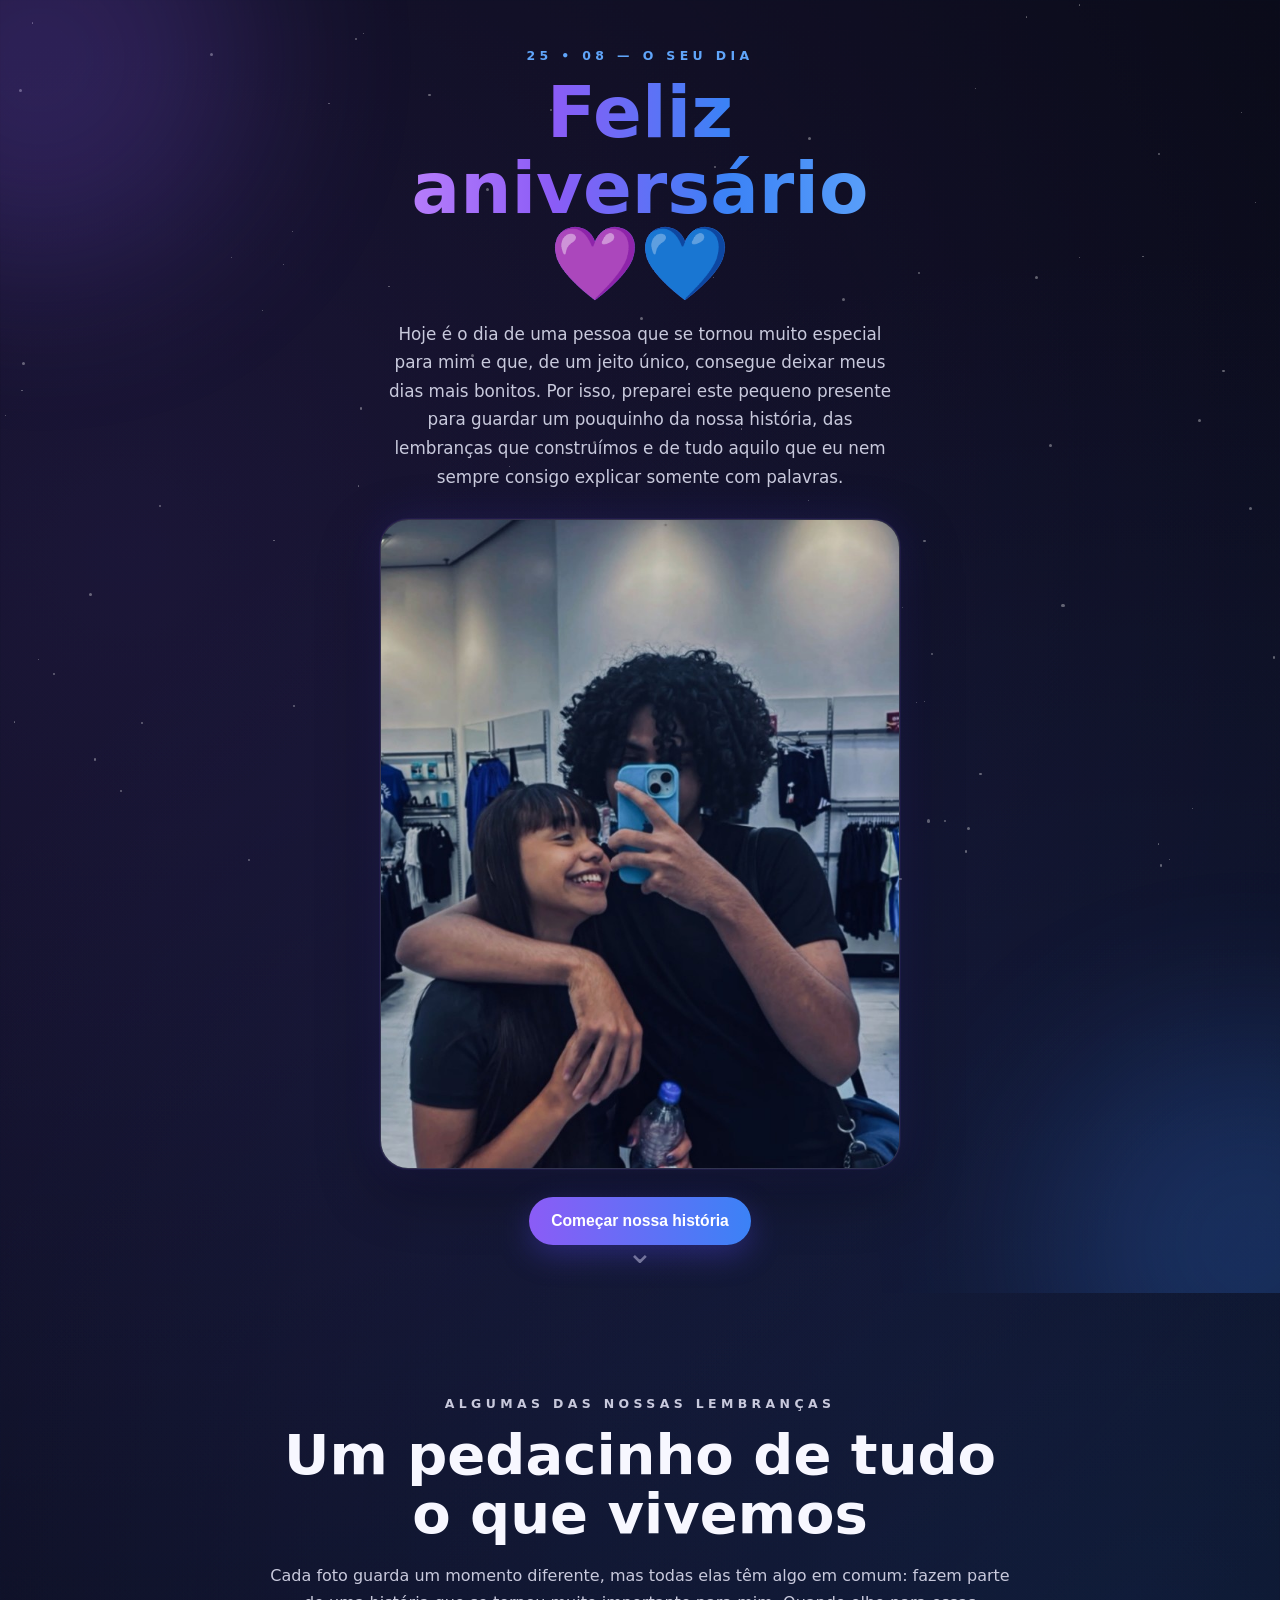
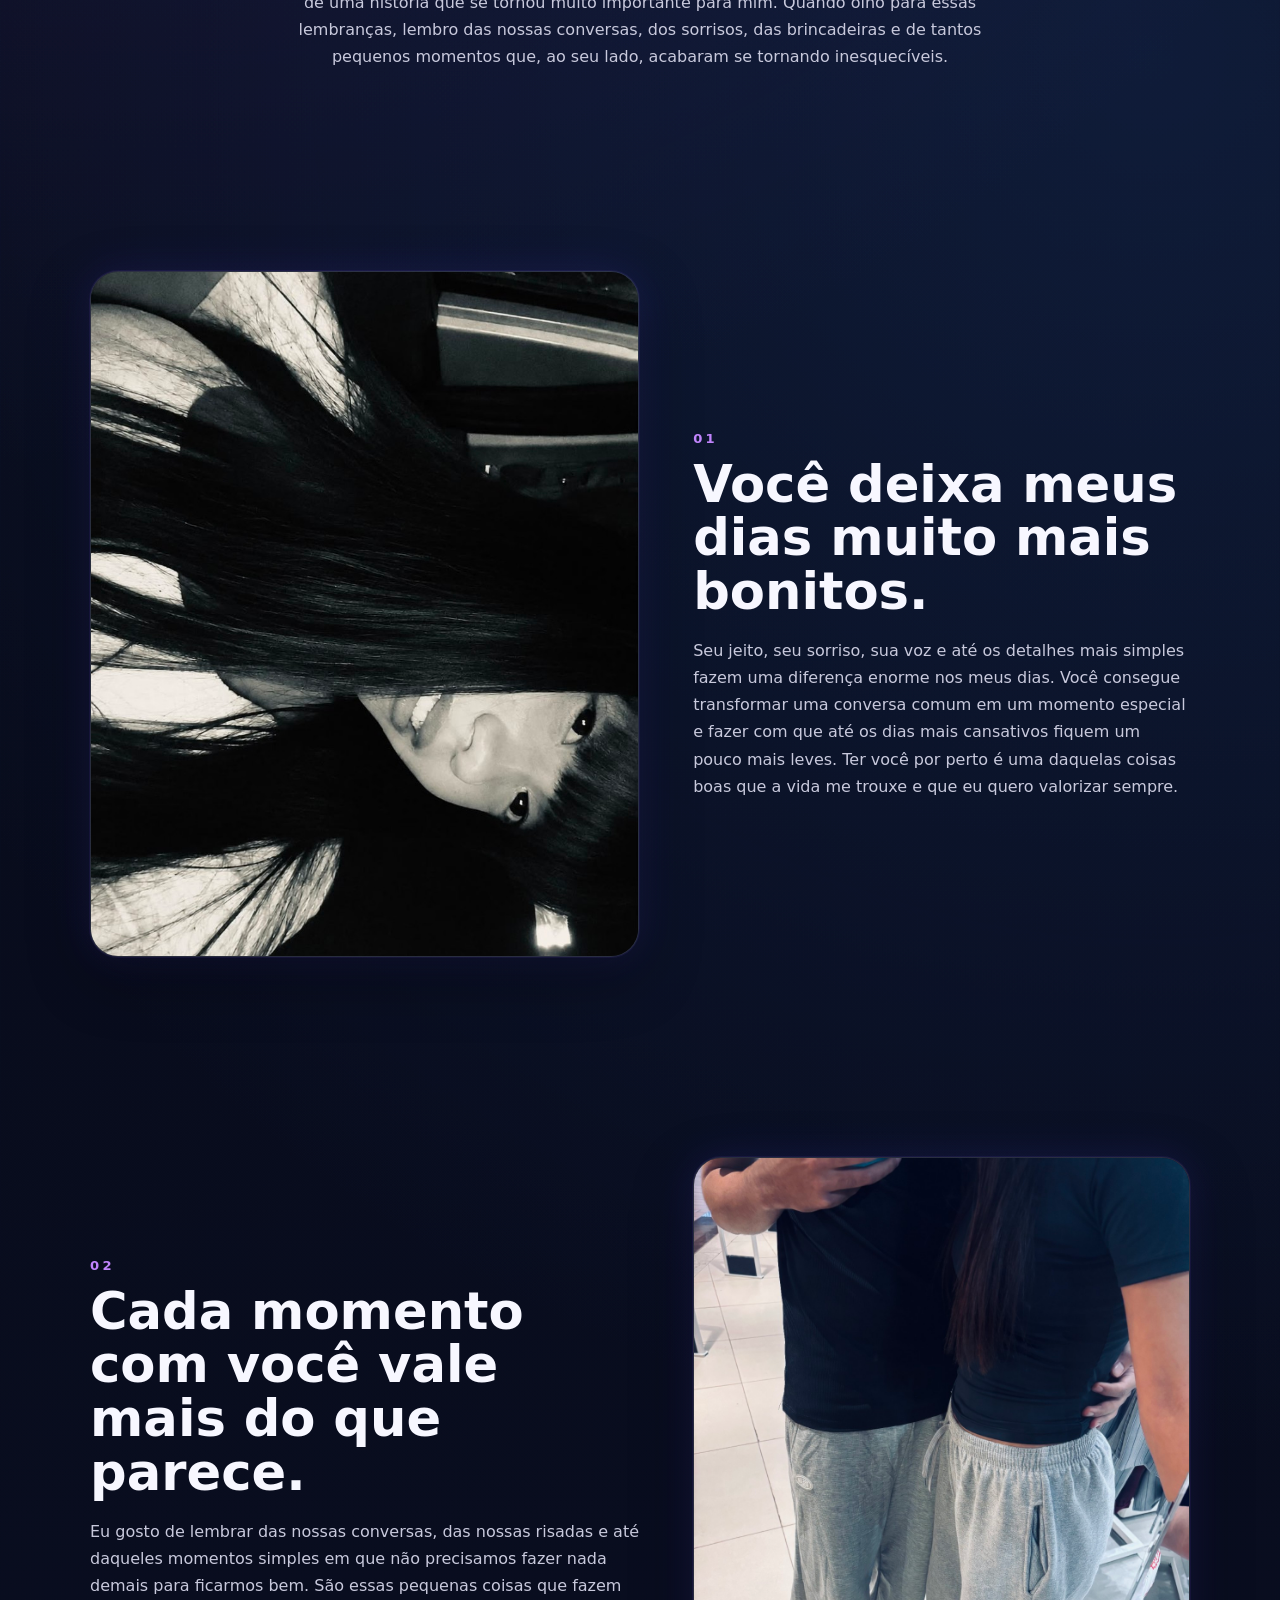
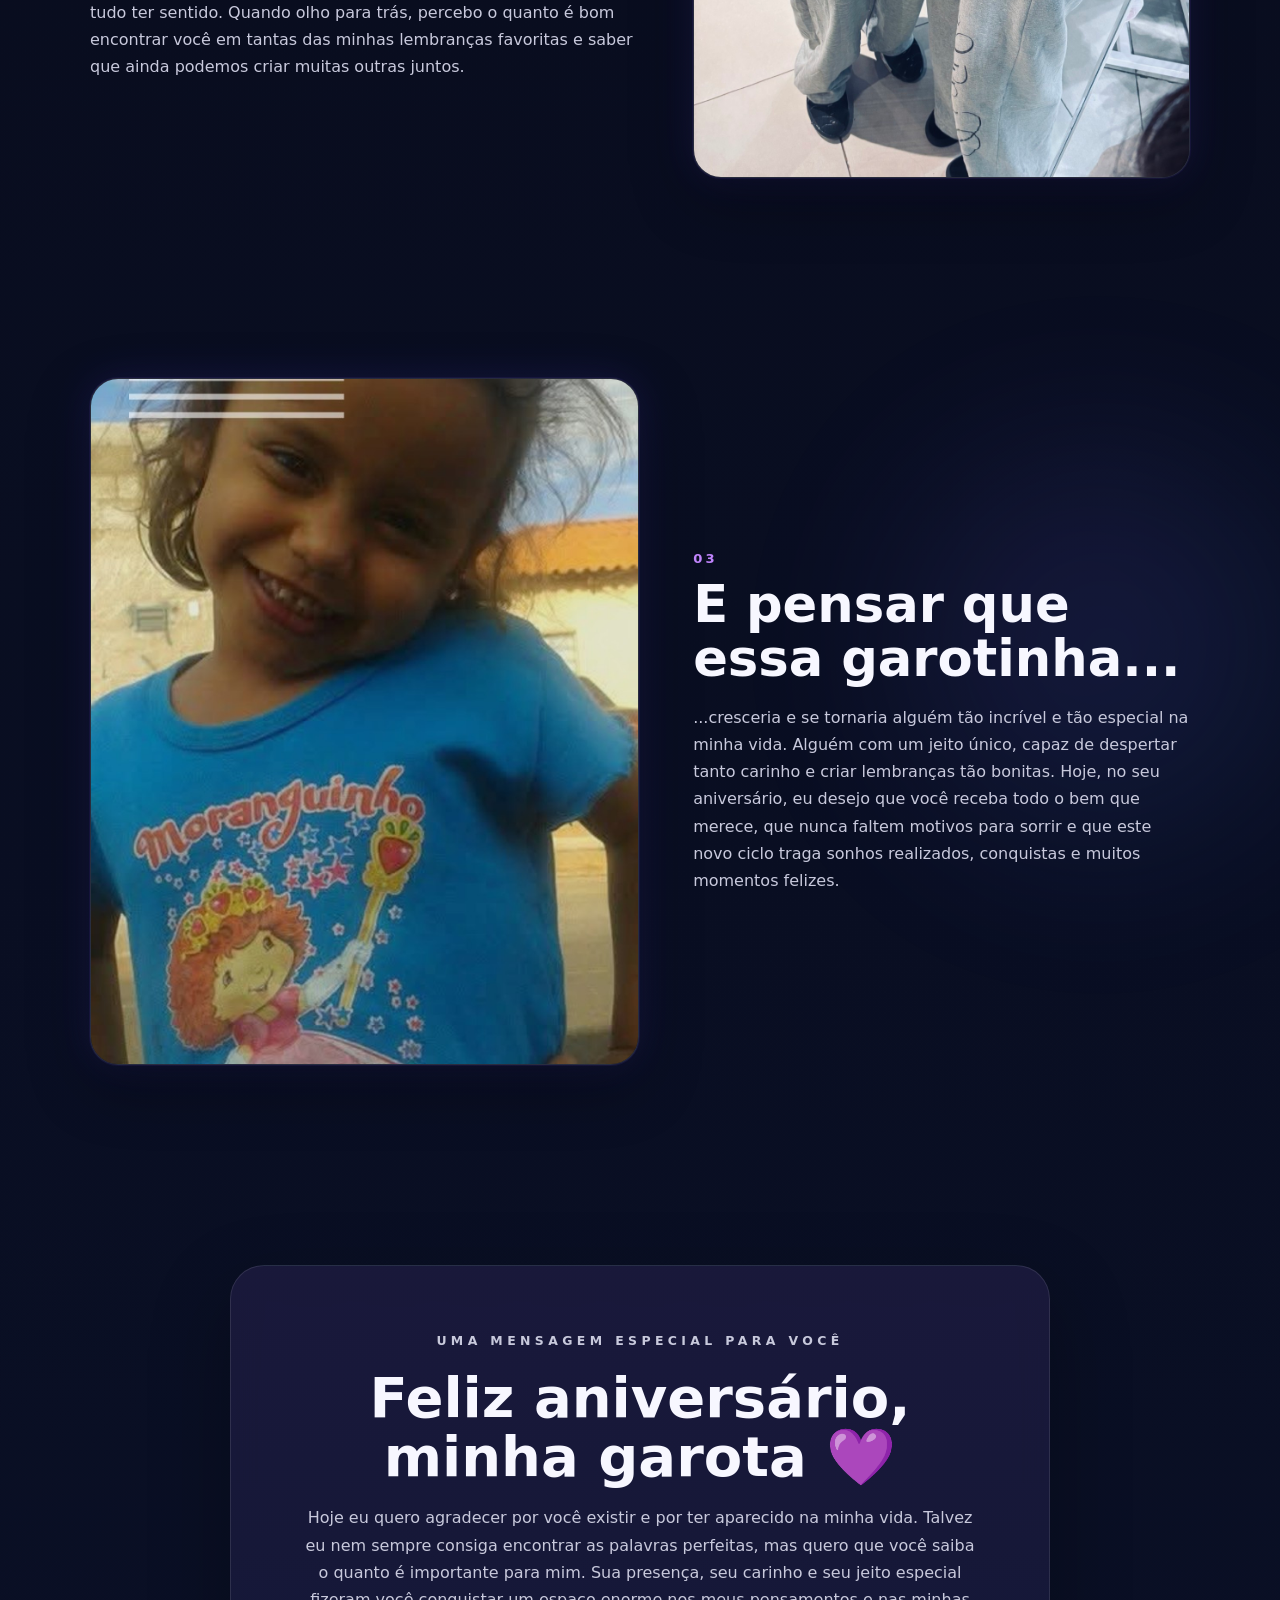
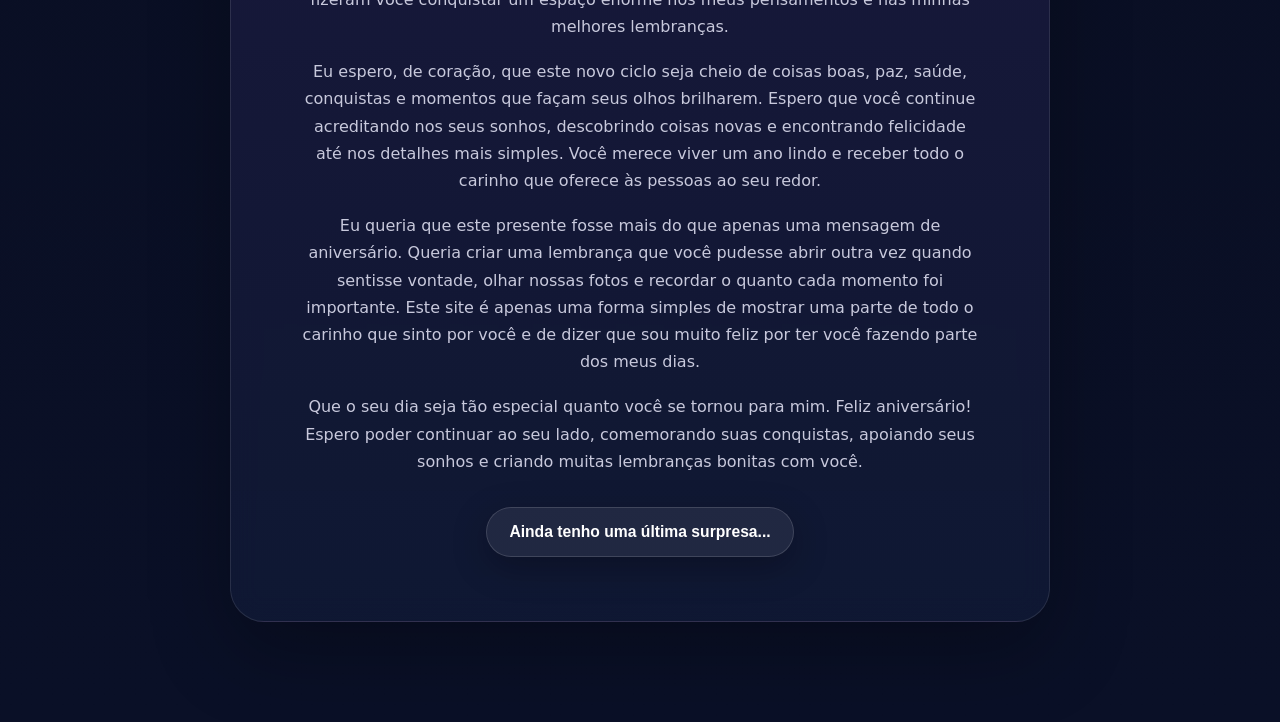
==== index.html @ 7bb94f50 "Preparar site para publicação no GitHub Pages" ====
<!DOCTYPE html>
<html lang="pt-br">
<head>
  <meta charset="UTF-8" />
  <meta name="viewport" content="width=device-width, initial-scale=1.0" />
  <meta name="theme-color" content="#090b1a" />
  <title>Feliz Aniversário 💜💙</title>
  <link rel="stylesheet" href="style.css" />
</head>
<body>
  <div id="estrelas" aria-hidden="true"></div>

  <header class="hero">
    <div class="hero__glow hero__glow--roxo"></div>
    <div class="hero__glow hero__glow--azul"></div>

    <div class="hero__content reveal">
      <p class="eyebrow">25 • 08 — O SEU DIA</p>
      <h1>Feliz aniversário <span>💜💙</span></h1>
      <p class="hero__text">
        Hoje é o dia de uma pessoa que se tornou muito especial para mim e que,
        de um jeito único, consegue deixar meus dias mais bonitos. Por isso,
        preparei este pequeno presente para guardar um pouquinho da nossa
        história, das lembranças que construímos e de tudo aquilo que eu nem
        sempre consigo explicar somente com palavras.
      </p>

      <div class="photo-card hero__photo">
        <img src="imagens/foto1.jpg" alt="Nossa foto juntos" />
      </div>

      <button class="btn btn--primary" id="comecar">
        Começar nossa história
      </button>
    </div>

    <div class="scroll-indicator" aria-hidden="true">⌄</div>
  </header>

  <main>
    <section class="intro section reveal">
      <p class="eyebrow">ALGUMAS DAS NOSSAS LEMBRANÇAS</p>
      <h2>Um pedacinho de tudo o que vivemos</h2>
      <p>
        Cada foto guarda um momento diferente, mas todas elas têm algo em
        comum: fazem parte de uma história que se tornou muito importante para
        mim. Quando olho para essas lembranças, lembro das nossas conversas,
        dos sorrisos, das brincadeiras e de tantos pequenos momentos que, ao seu
        lado, acabaram se tornando inesquecíveis.
      </p>
    </section>

    <section class="memory section">
      <div class="memory__grid">
        <div class="photo-card reveal-left">
          <img src="imagens/foto2.jpg" alt="Uma lembrança especial" />
        </div>
        <div class="memory__text reveal-right">
          <span class="memory__number">01</span>
          <h3>Você deixa meus dias muito mais bonitos.</h3>
          <p>
            Seu jeito, seu sorriso, sua voz e até os detalhes mais simples fazem
            uma diferença enorme nos meus dias. Você consegue transformar uma
            conversa comum em um momento especial e fazer com que até os dias
            mais cansativos fiquem um pouco mais leves. Ter você por perto é uma
            daquelas coisas boas que a vida me trouxe e que eu quero valorizar
            sempre.
          </p>
        </div>
      </div>
    </section>

    <section class="memory section">
      <div class="memory__grid memory__grid--reverse">
        <div class="photo-card reveal-right">
          <img src="imagens/foto3.jpg" alt="Nós dois juntos" />
        </div>
        <div class="memory__text reveal-left">
          <span class="memory__number">02</span>
          <h3>Cada momento com você vale mais do que parece.</h3>
          <p>
            Eu gosto de lembrar das nossas conversas, das nossas risadas e até
            daqueles momentos simples em que não precisamos fazer nada demais
            para ficarmos bem. São essas pequenas coisas que fazem tudo ter
            sentido. Quando olho para trás, percebo o quanto é bom encontrar
            você em tantas das minhas lembranças favoritas e saber que ainda
            podemos criar muitas outras juntos.
          </p>
        </div>
      </div>
    </section>

    <section class="memory childhood section">
      <div class="childhood__glow"></div>
      <div class="memory__grid">
        <div class="photo-card reveal-left">
          <img src="imagens/foto4.jpg" alt="Foto de infância" />
        </div>
        <div class="memory__text reveal-right">
          <span class="memory__number">03</span>
          <h3>E pensar que essa garotinha...</h3>
          <p>
            ...cresceria e se tornaria alguém tão incrível e tão especial na
            minha vida. Alguém com um jeito único, capaz de despertar tanto
            carinho e criar lembranças tão bonitas. Hoje, no seu aniversário,
            eu desejo que você receba todo o bem que merece, que nunca faltem
            motivos para sorrir e que este novo ciclo traga sonhos realizados,
            conquistas e muitos momentos felizes.
          </p>
        </div>
      </div>
    </section>

    <section class="letter section reveal">
      <div class="letter__card">
        <p class="eyebrow">UMA MENSAGEM ESPECIAL PARA VOCÊ</p>
        <h2>Feliz aniversário, minha garota 💜</h2>
        <p>
          Hoje eu quero agradecer por você existir e por ter aparecido na minha
          vida. Talvez eu nem sempre consiga encontrar as palavras perfeitas,
          mas quero que você saiba o quanto é importante para mim. Sua presença,
          seu carinho e seu jeito especial fizeram você conquistar um espaço
          enorme nos meus pensamentos e nas minhas melhores lembranças.
        </p>
        <p>
          Eu espero, de coração, que este novo ciclo seja cheio de coisas boas,
          paz, saúde, conquistas e momentos que façam seus olhos brilharem.
          Espero que você continue acreditando nos seus sonhos, descobrindo
          coisas novas e encontrando felicidade até nos detalhes mais simples.
          Você merece viver um ano lindo e receber todo o carinho que oferece às
          pessoas ao seu redor.
        </p>
        <p>
          Eu queria que este presente fosse mais do que apenas uma mensagem de
          aniversário. Queria criar uma lembrança que você pudesse abrir outra
          vez quando sentisse vontade, olhar nossas fotos e recordar o quanto
          cada momento foi importante. Este site é apenas uma forma simples de
          mostrar uma parte de todo o carinho que sinto por você e de dizer que
          sou muito feliz por ter você fazendo parte dos meus dias.
        </p>
        <p>
          Que o seu dia seja tão especial quanto você se tornou para mim. Feliz
          aniversário! Espero poder continuar ao seu lado, comemorando suas
          conquistas, apoiando seus sonhos e criando muitas lembranças bonitas
          com você.
        </p>

        <button class="btn btn--secondary" id="surpresa">
          Ainda tenho uma última surpresa...
        </button>
      </div>
    </section>

    <section class="proposal" id="pedido" aria-hidden="true">
      <div class="proposal__overlay"></div>
      <div class="proposal__content" id="pedidoConteudo">
        <p class="proposal__mini">Mas ainda falta a parte mais importante...</p>
        <h2>
          Tudo o que vivemos me fez perceber o quanto eu quero continuar
          criando novos momentos ao seu lado.
        </h2>
        <p>
          Quero estar presente nos dias felizes, apoiar você quando precisar e
          construir uma história cheia de carinho, respeito, companheirismo e
          lembranças que façam nós dois sorrirmos quando olharmos para trás.
        </p>
        <p class="proposal__question">Quer namorar comigo? 💜💙</p>

        <div class="proposal__buttons">
          <button class="btn btn--yes" id="sim">SIM 💜</button>
          <button class="btn btn--talk" id="pessoalmente">
            Quero te responder pessoalmente 💙
          </button>
        </div>

        <p class="proposal__note">
          Não precisa ter pressa para responder. O mais importante para mim é
          que você se sinta bem e saiba que tudo isso foi preparado com muito
          carinho e sinceridade.
        </p>
      </div>
    </section>

    <section class="celebration" id="celebracao" aria-hidden="true">
      <div class="celebration__card">
        <div class="heart">💜💙</div>
        <h2>Então este é o começo de um novo capítulo da nossa história.</h2>
        <p>
          Obrigado por tornar este momento tão especial. Feliz aniversário!
          Espero que a gente guarde este dia com muito carinho e ainda tenha
          inúmeras lembranças bonitas para criar juntos.
        </p>
      </div>
    </section>
  </main>

  <script src="script.js"></script>
</body>
</html>
---- style.css ----
* {
  margin: 0;
  padding: 0;
  box-sizing: border-box;
}

:root {
  --bg: #070914;
  --bg-2: #0a1027;
  --text: #f7f7ff;
  --muted: #c8c9dc;
  --purple: #8b5cf6;
  --purple-light: #c084fc;
  --blue: #3b82f6;
  --blue-light: #60a5fa;
  --card: rgba(14, 18, 39, 0.72);
  --border: rgba(255, 255, 255, 0.10);
}

html {
  scroll-behavior: smooth;
}

body {
  background:
    radial-gradient(circle at 10% 10%, rgba(139, 92, 246, .15), transparent 30%),
    radial-gradient(circle at 90% 30%, rgba(59, 130, 246, .14), transparent 35%),
    linear-gradient(180deg, var(--bg), var(--bg-2));
  color: var(--text);
  font-family: Inter, ui-sans-serif, system-ui, -apple-system, BlinkMacSystemFont, "Segoe UI", sans-serif;
  overflow-x: hidden;
  min-height: 100vh;
}

body.modal-open {
  overflow: hidden;
}

#estrelas {
  position: fixed;
  inset: 0;
  pointer-events: none;
  z-index: 0;
  overflow: hidden;
}

.star {
  position: absolute;
  border-radius: 999px;
  background: white;
  opacity: .35;
  animation: twinkle var(--speed) ease-in-out infinite alternate;
}

@keyframes twinkle {
  from { opacity: .12; transform: scale(.7); }
  to { opacity: .85; transform: scale(1.25); }
}

.hero,
.section,
.proposal,
.celebration {
  position: relative;
  z-index: 1;
}

.hero {
  min-height: 100svh;
  display: grid;
  place-items: center;
  padding: 48px 20px;
  text-align: center;
  overflow: hidden;
}

.hero__content {
  width: min(100%, 520px);
  position: relative;
  z-index: 2;
}

.hero__glow {
  position: absolute;
  width: 420px;
  height: 420px;
  border-radius: 50%;
  filter: blur(90px);
  opacity: .22;
}

.hero__glow--roxo {
  background: var(--purple);
  top: -150px;
  left: -170px;
}

.hero__glow--azul {
  background: var(--blue);
  bottom: -160px;
  right: -180px;
}

.eyebrow {
  letter-spacing: .35em;
  font-size: .78rem;
  font-weight: 800;
  color: var(--blue-light);
  margin-bottom: 12px;
}

h1, h2, h3 {
  line-height: 1.05;
}

h1 {
  font-size: clamp(2.4rem, 8vw, 4.5rem);
  margin-bottom: 18px;
  background: linear-gradient(90deg, var(--purple-light), var(--purple), var(--blue), var(--blue-light));
  -webkit-background-clip: text;
  background-clip: text;
  color: transparent;
}

h1 span {
  color: white;
  -webkit-text-fill-color: initial;
}

.hero__text,
.intro p,
.memory__text p,
.letter__card p,
.proposal__note,
.celebration__card p {
  color: var(--muted);
  line-height: 1.7;
}

.hero__text {
  font-size: 1.05rem;
  margin-bottom: 28px;
}

.photo-card {
  border-radius: 28px;
  overflow: hidden;
  border: 1px solid var(--border);
  box-shadow:
    0 0 0 1px rgba(139, 92, 246, .08),
    0 20px 60px rgba(0, 0, 0, .35),
    0 0 42px rgba(88, 80, 236, .18);
  background: rgba(255,255,255,.03);
}

.photo-card img {
  display: block;
  width: 100%;
  height: 100%;
  object-fit: cover;
}

.hero__photo {
  aspect-ratio: 4 / 5;
  margin-bottom: 28px;
}

.btn {
  appearance: none;
  border: 0;
  color: white;
  font-weight: 800;
  font-size: .98rem;
  padding: 15px 22px;
  border-radius: 999px;
  cursor: pointer;
  transition: transform .25s ease, box-shadow .25s ease, opacity .25s ease;
}

.btn:hover {
  transform: translateY(-3px) scale(1.02);
}

.btn:active {
  transform: translateY(0) scale(.98);
}

.btn--primary,
.btn--yes {
  background: linear-gradient(90deg, var(--purple), var(--blue));
  box-shadow: 0 10px 30px rgba(79, 70, 229, .35);
}

.btn--secondary {
  background: rgba(255,255,255,.07);
  border: 1px solid rgba(255,255,255,.14);
  box-shadow: 0 10px 35px rgba(0,0,0,.25);
}

.btn--talk {
  background: rgba(96, 165, 250, .10);
  border: 1px solid rgba(96, 165, 250, .30);
}

.scroll-indicator {
  position: absolute;
  bottom: 22px;
  font-size: 2rem;
  opacity: .45;
  animation: bounce 1.5s ease-in-out infinite;
}

@keyframes bounce {
  0%,100% { transform: translateY(0); }
  50% { transform: translateY(8px); }
}

.section {
  width: min(1100px, calc(100% - 36px));
  margin: 0 auto;
  padding: 100px 0;
}

.intro {
  text-align: center;
  max-width: 760px;
}

.intro h2,
.letter h2 {
  font-size: clamp(2rem, 6vw, 3.5rem);
  margin-bottom: 18px;
}

.memory__grid {
  display: grid;
  grid-template-columns: 1.05fr .95fr;
  gap: 54px;
  align-items: center;
}

.memory__grid--reverse .photo-card {
  order: 2;
}

.memory__grid--reverse .memory__text {
  order: 1;
}

.memory .photo-card {
  aspect-ratio: 4 / 5;
}

.memory__number {
  display: inline-block;
  font-size: .82rem;
  letter-spacing: .25em;
  color: var(--purple-light);
  margin-bottom: 12px;
  font-weight: 800;
}

.memory__text h3 {
  font-size: clamp(2rem, 5vw, 3.2rem);
  margin-bottom: 18px;
}

.childhood {
  position: relative;
}

.childhood__glow {
  position: absolute;
  width: 380px;
  height: 380px;
  right: -100px;
  top: 20%;
  background: linear-gradient(135deg, var(--purple), var(--blue));
  filter: blur(100px);
  opacity: .12;
  border-radius: 50%;
  pointer-events: none;
}

.letter {
  max-width: 820px;
}

.letter__card {
  padding: clamp(28px, 6vw, 64px);
  border-radius: 34px;
  text-align: center;
  background:
    linear-gradient(180deg, rgba(139,92,246,.10), rgba(59,130,246,.06)),
    var(--card);
  border: 1px solid var(--border);
  backdrop-filter: blur(14px);
  box-shadow: 0 30px 80px rgba(0,0,0,.28);
}

.letter__card p {
  margin: 0 auto 18px;
  max-width: 680px;
}

.letter__card .btn {
  margin-top: 14px;
}

.proposal {
  position: fixed;
  inset: 0;
  z-index: 30;
  display: none;
  place-items: center;
  padding: 24px;
}

.proposal.show {
  display: grid;
}

.proposal__overlay {
  position: absolute;
  inset: 0;
  background:
    radial-gradient(circle at 30% 20%, rgba(139, 92, 246, .32), transparent 40%),
    radial-gradient(circle at 70% 75%, rgba(59, 130, 246, .28), transparent 42%),
    rgba(4, 6, 18, .96);
  backdrop-filter: blur(14px);
}

.proposal__content {
  position: relative;
  width: min(700px, 100%);
  padding: clamp(30px, 7vw, 70px);
  text-align: center;
  border: 1px solid rgba(255,255,255,.13);
  border-radius: 34px;
  background: rgba(9, 12, 30, .72);
  box-shadow: 0 35px 90px rgba(0,0,0,.5);
  animation: proposalIn .8s cubic-bezier(.2,.8,.2,1);
}

@keyframes proposalIn {
  from { opacity: 0; transform: translateY(30px) scale(.94); }
  to { opacity: 1; transform: translateY(0) scale(1); }
}

.proposal__mini {
  color: var(--blue-light);
  font-weight: 800;
  margin-bottom: 14px;
}

.proposal h2 {
  font-size: clamp(1.8rem, 6vw, 3.4rem);
  margin-bottom: 26px;
}

.proposal__question {
  font-size: clamp(2rem, 7vw, 4.2rem);
  font-weight: 900;
  margin-bottom: 30px;
  background: linear-gradient(90deg, var(--purple-light), var(--blue-light));
  -webkit-background-clip: text;
  background-clip: text;
  color: transparent;
}

.proposal__buttons {
  display: flex;
  flex-wrap: wrap;
  justify-content: center;
  gap: 12px;
}

.proposal__note {
  font-size: .85rem;
  margin-top: 20px;
  opacity: .75;
}

.celebration {
  position: fixed;
  inset: 0;
  z-index: 40;
  display: none;
  place-items: center;
  padding: 24px;
  background:
    radial-gradient(circle at center, rgba(139,92,246,.28), transparent 35%),
    linear-gradient(135deg, #090a1d, #101b3d);
}

.celebration.show {
  display: grid;
}

.celebration__card {
  text-align: center;
  width: min(650px, 100%);
  animation: proposalIn .7s ease;
}

.celebration__card .heart {
  font-size: 4rem;
  margin-bottom: 18px;
  animation: pulse 1s ease-in-out infinite alternate;
}

@keyframes pulse {
  from { transform: scale(.95); }
  to { transform: scale(1.1); }
}

.celebration__card h2 {
  font-size: clamp(2rem, 7vw, 4rem);
  margin-bottom: 18px;
}

.confetti-heart {
  position: fixed;
  z-index: 50;
  top: -40px;
  pointer-events: none;
  animation: fall linear forwards;
}

@keyframes fall {
  to {
    transform: translateY(110vh) rotate(720deg);
    opacity: .2;
  }
}

.reveal,
.reveal-left,
.reveal-right {
  opacity: 0;
  transition: opacity .8s ease, transform .8s cubic-bezier(.2,.7,.2,1);
}

.reveal { transform: translateY(28px); }
.reveal-left { transform: translateX(-42px); }
.reveal-right { transform: translateX(42px); }

.visible {
  opacity: 1;
  transform: translate(0,0);
}

@media (max-width: 760px) {
  .section {
    padding: 76px 0;
  }

  .memory__grid,
  .memory__grid--reverse {
    grid-template-columns: 1fr;
    gap: 28px;
  }

  .memory__grid--reverse .photo-card,
  .memory__grid--reverse .memory__text {
    order: initial;
  }

  .memory__text {
    text-align: center;
  }

  .hero {
    padding-top: 34px;
  }

  .proposal__buttons {
    flex-direction: column;
  }

  .proposal__buttons .btn {
    width: 100%;
  }
}

@media (prefers-reduced-motion: reduce) {
  *, *::before, *::after {
    animation-duration: .01ms !important;
    animation-iteration-count: 1 !important;
    scroll-behavior: auto !important;
    transition-duration: .01ms !important;
  }
}
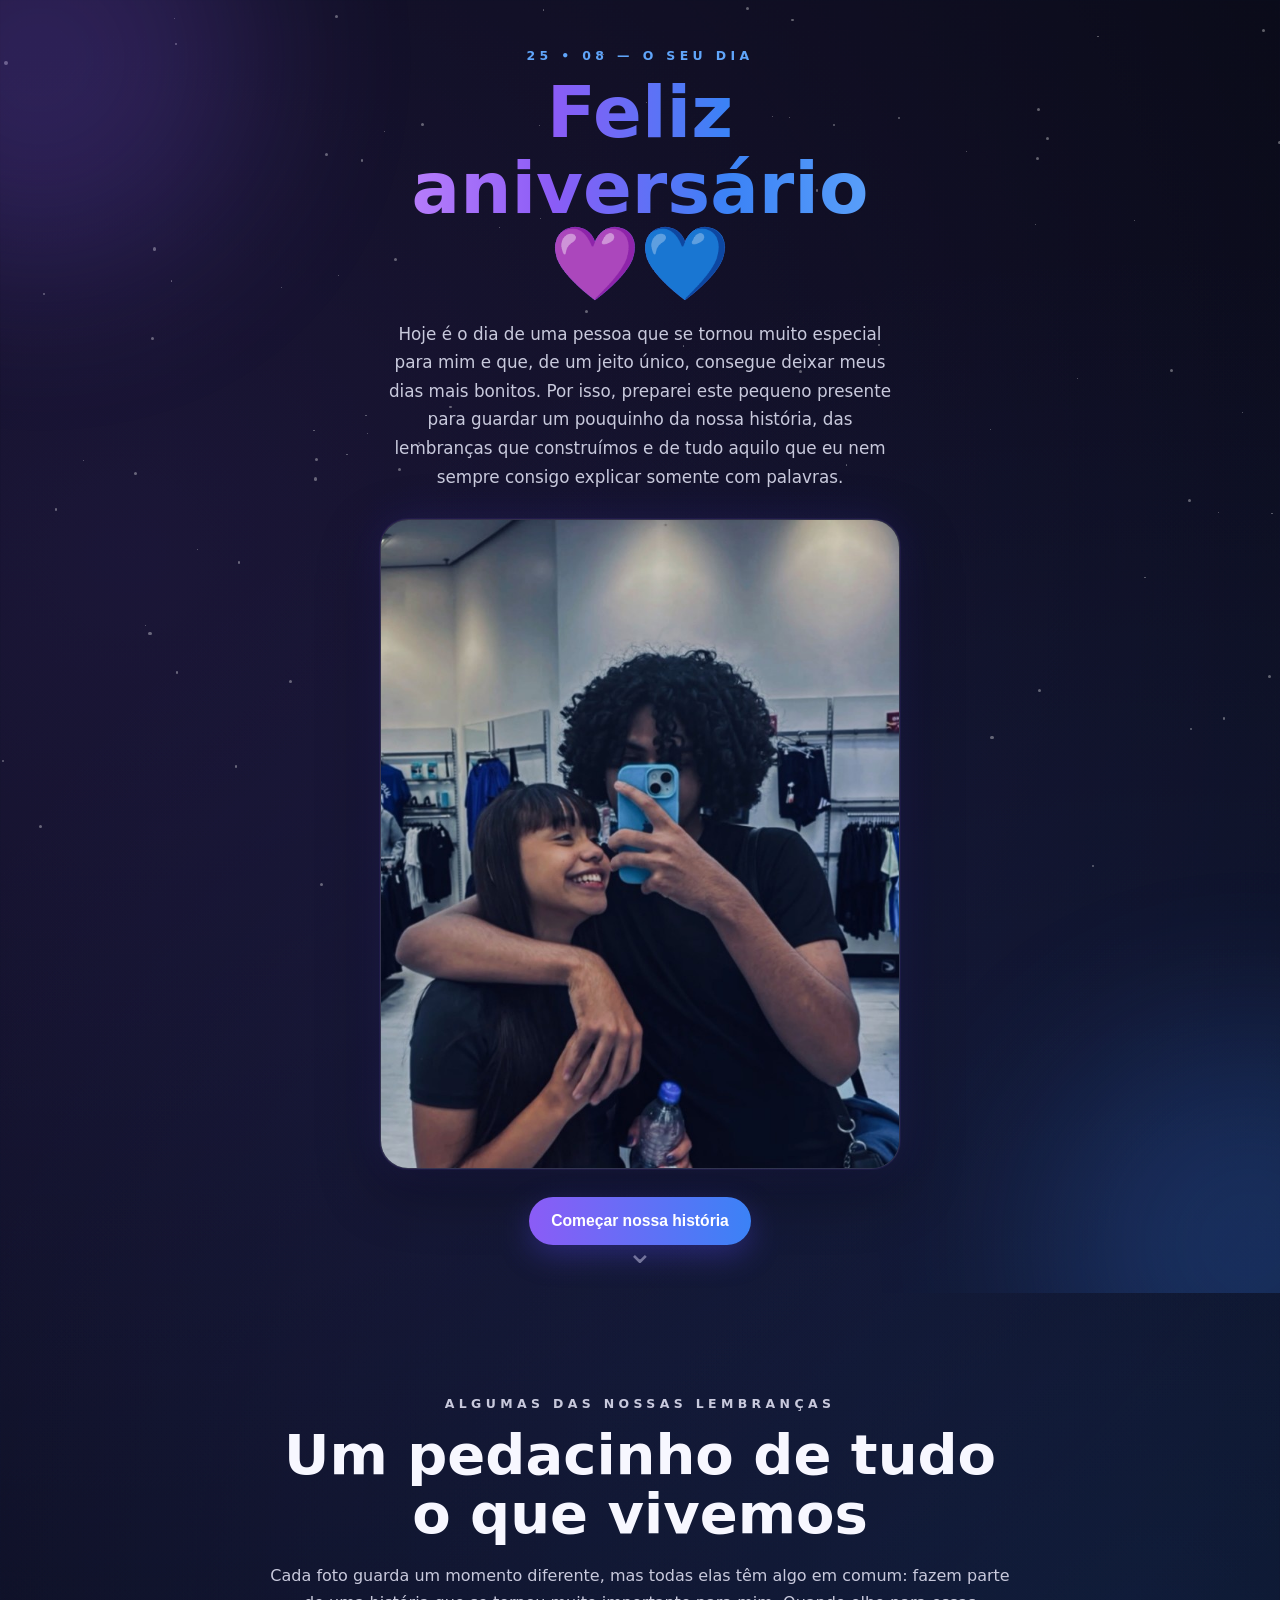
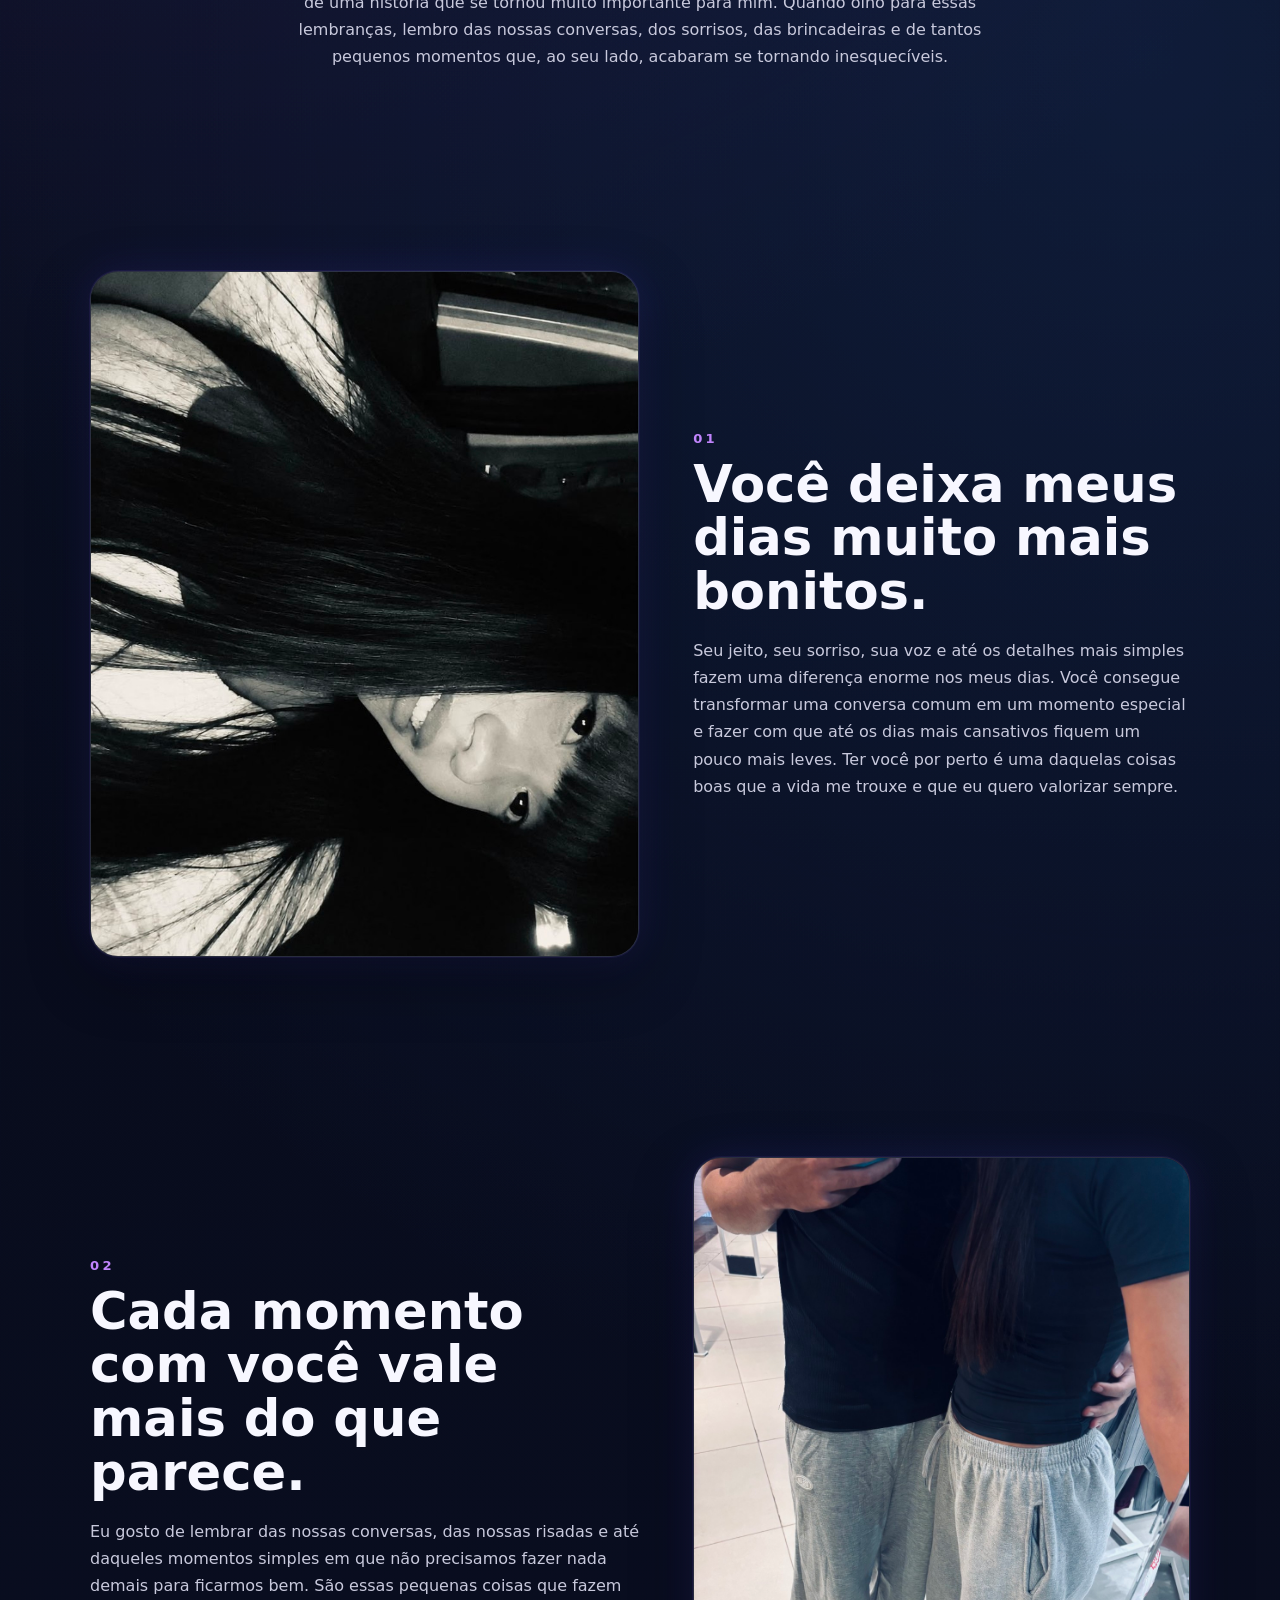
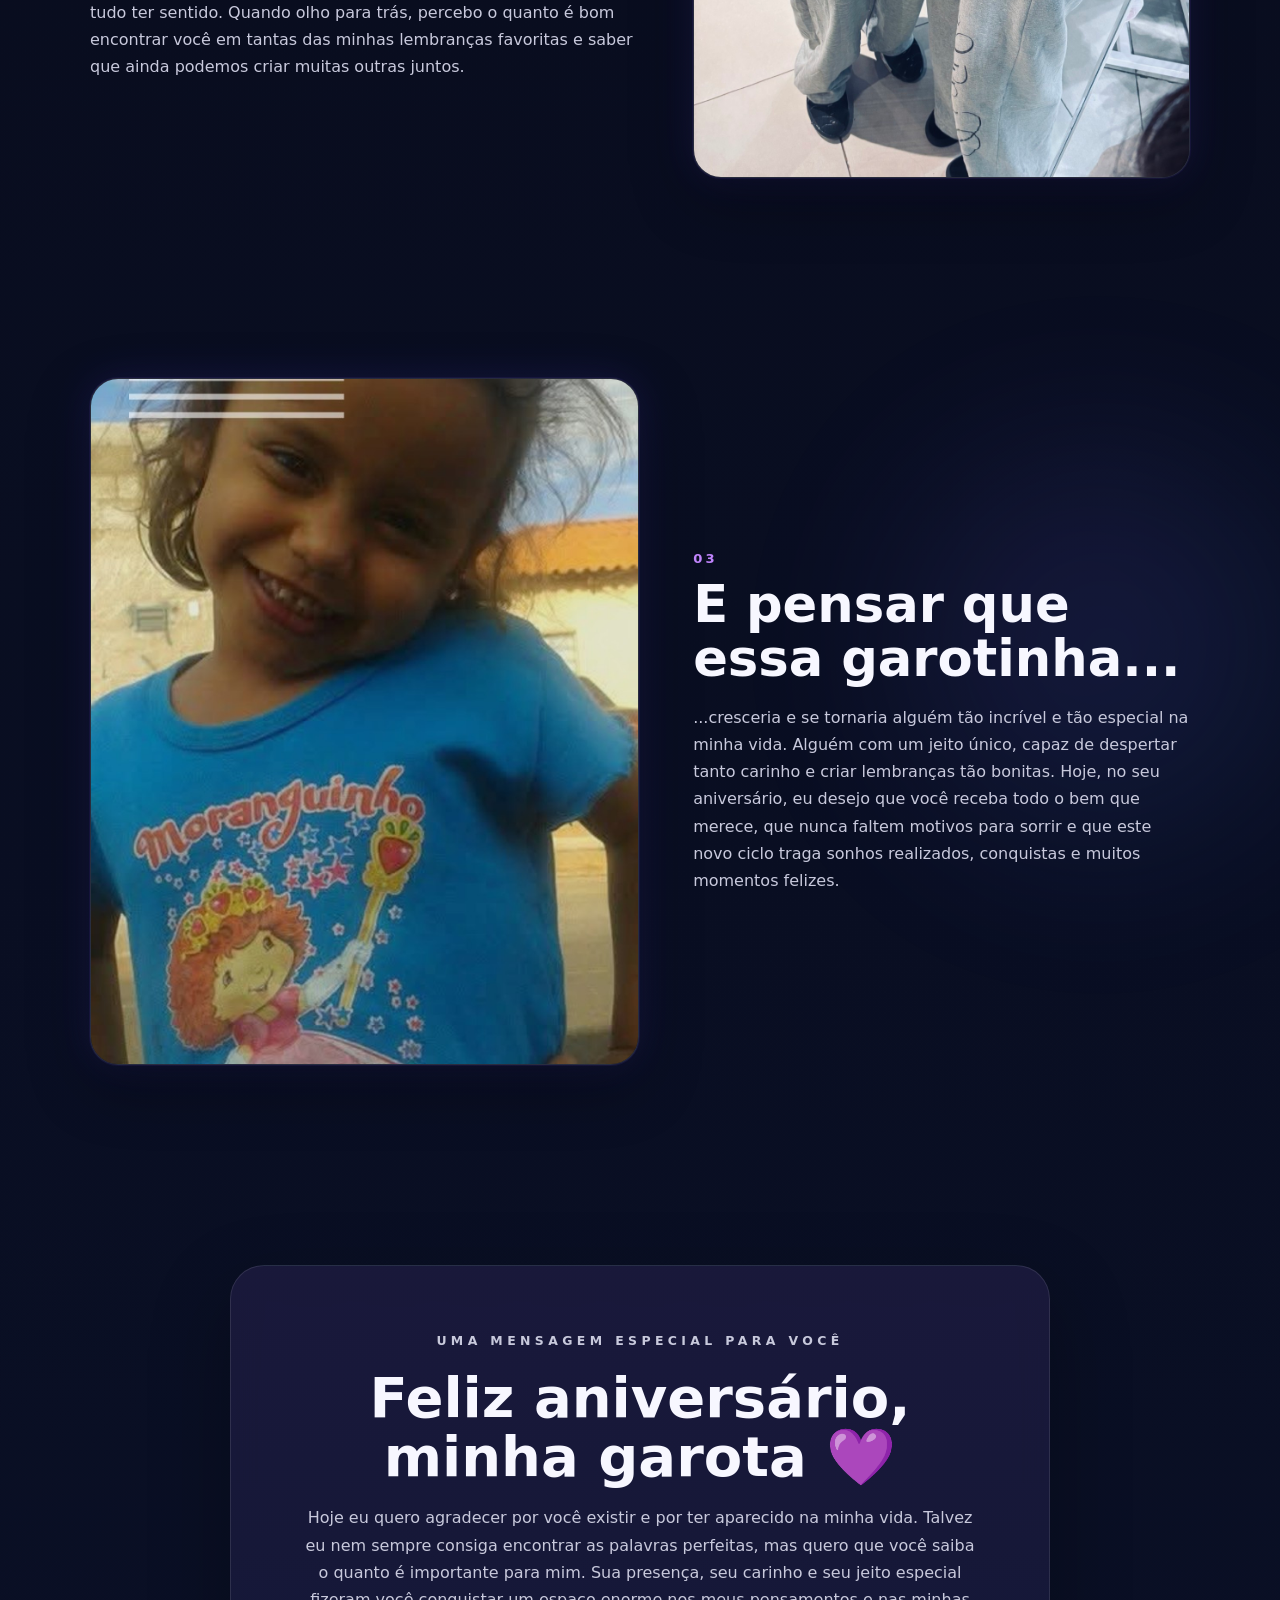
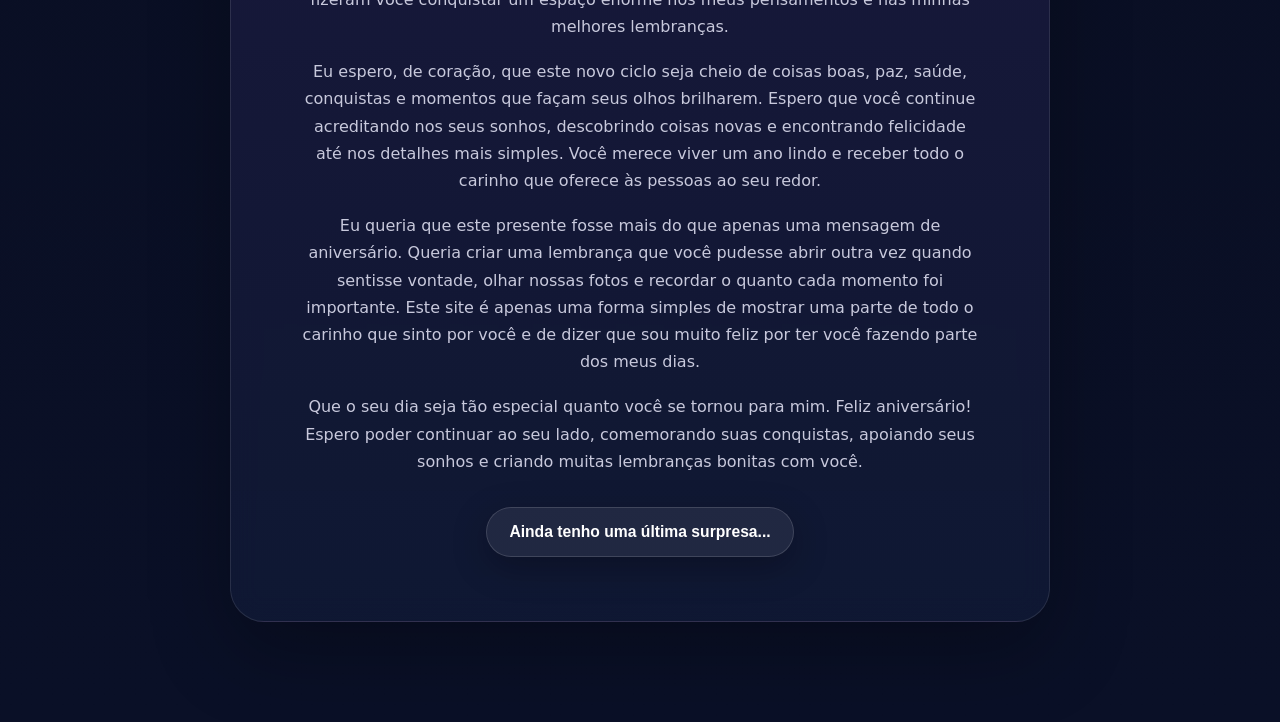
==== commit f609b62c: "Adicionar prévia de compartilhamento e favicon" ====
--- a/index.html
+++ b/index.html
@@ -5,6 +5,17 @@
   <meta name="viewport" content="width=device-width, initial-scale=1.0" />
   <meta name="theme-color" content="#090b1a" />
   <title>Feliz Aniversário 💜💙</title>
+  <link rel="icon" type="image/jpeg" href="imagens/foto1.jpg" />
+
+  <meta name="description" content="Uma surpresa de aniversário feita com carinho." />
+  <meta property="og:type" content="website" />
+  <meta property="og:locale" content="pt_BR" />
+  <meta property="og:title" content="Feliz Aniversário 💜💙" />
+  <meta property="og:description" content="Uma surpresa de aniversário feita com carinho." />
+  <meta property="og:image" content="https://sevenqzj1.github.io/aniversario/imagens/foto1.jpg" />
+  <meta property="og:image:alt" content="Uma lembrança especial de aniversário" />
+  <meta property="og:url" content="https://sevenqzj1.github.io/aniversario/" />
+  <meta name="twitter:card" content="summary_large_image" />
   <link rel="stylesheet" href="style.css" />
 </head>
 <body>
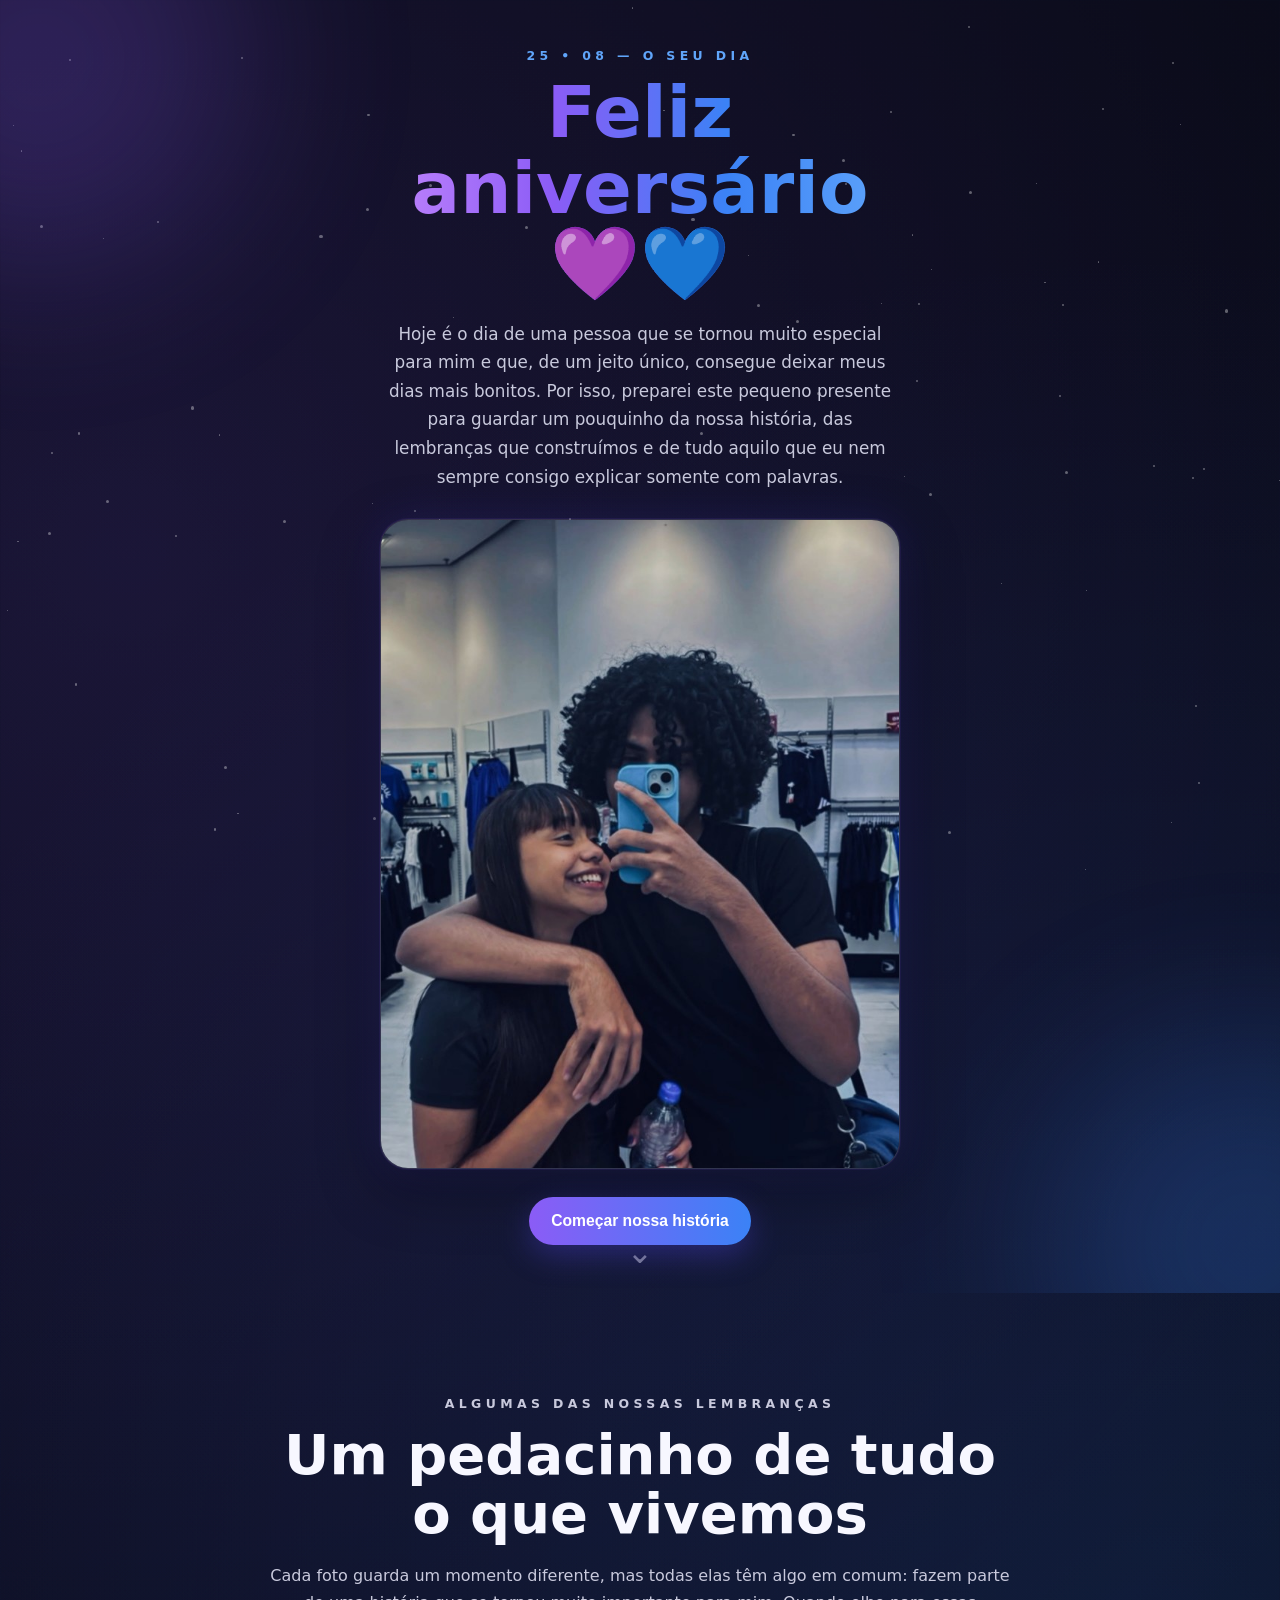
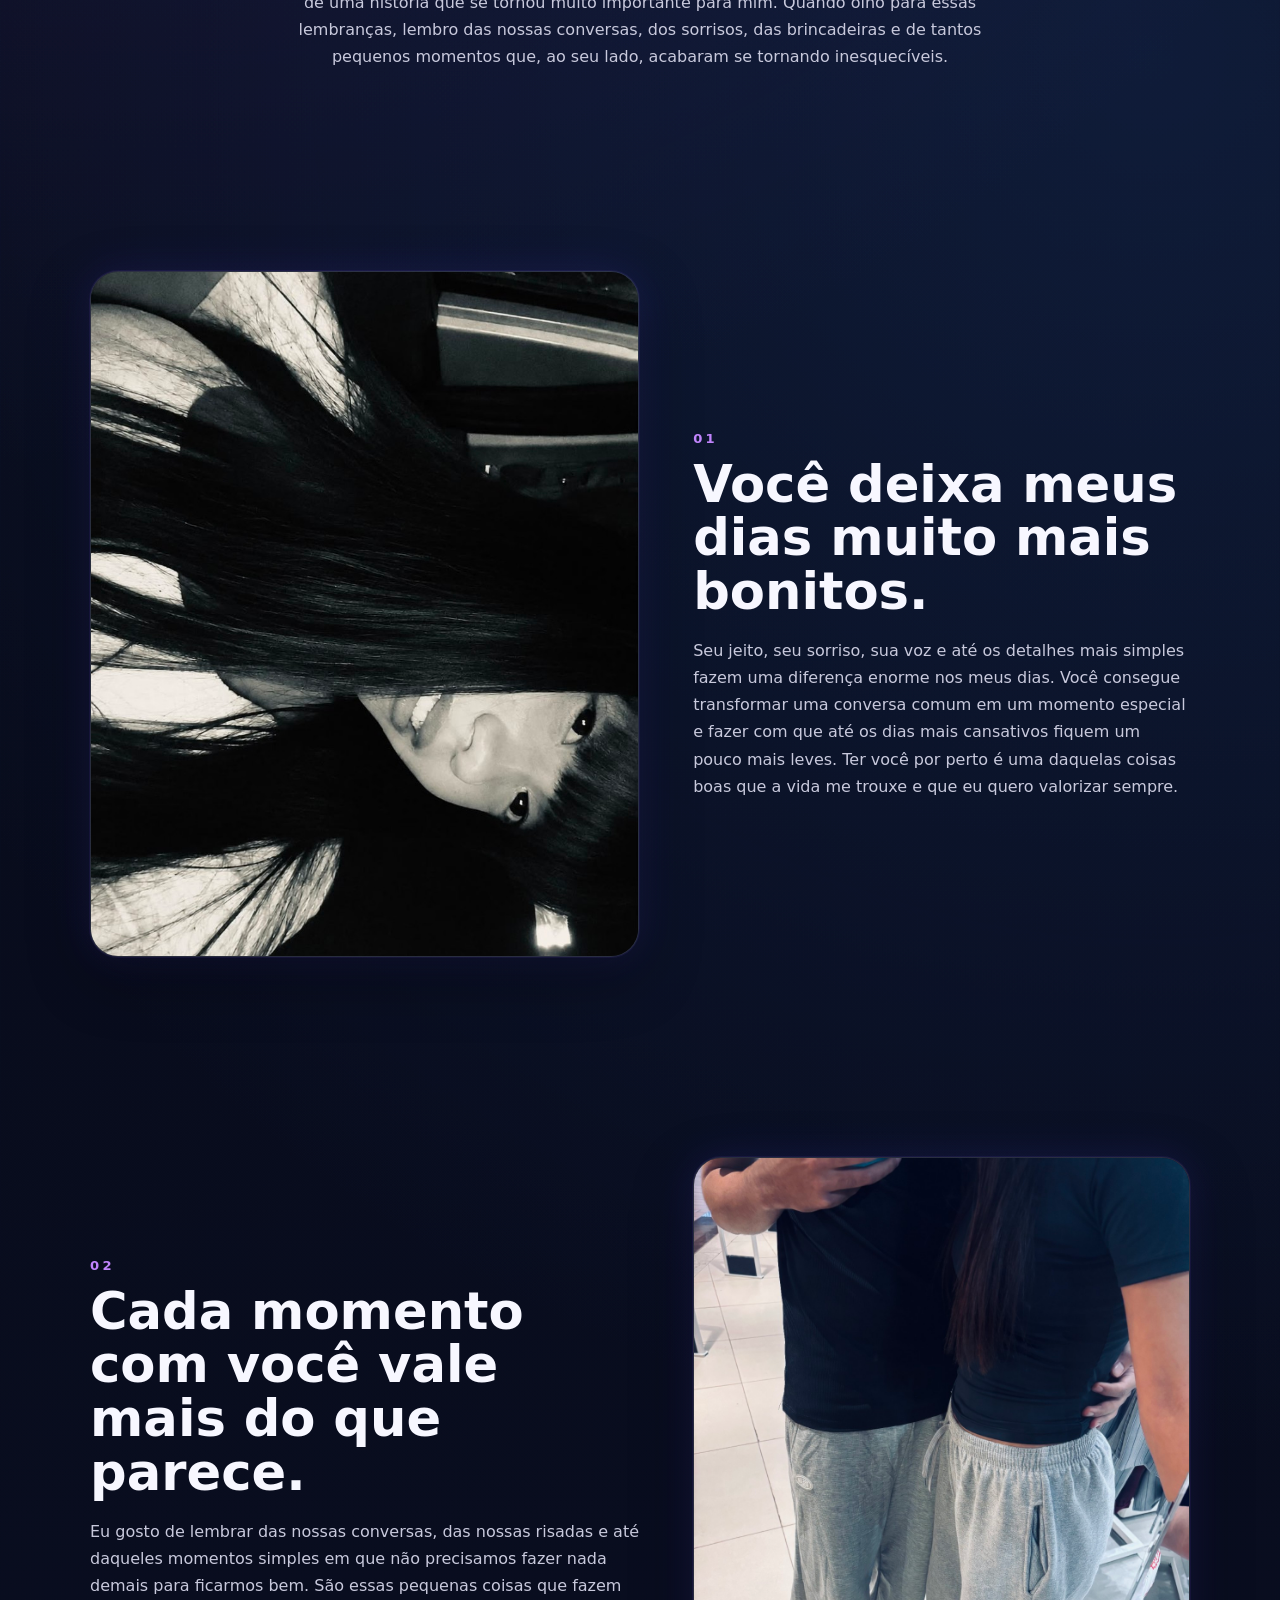
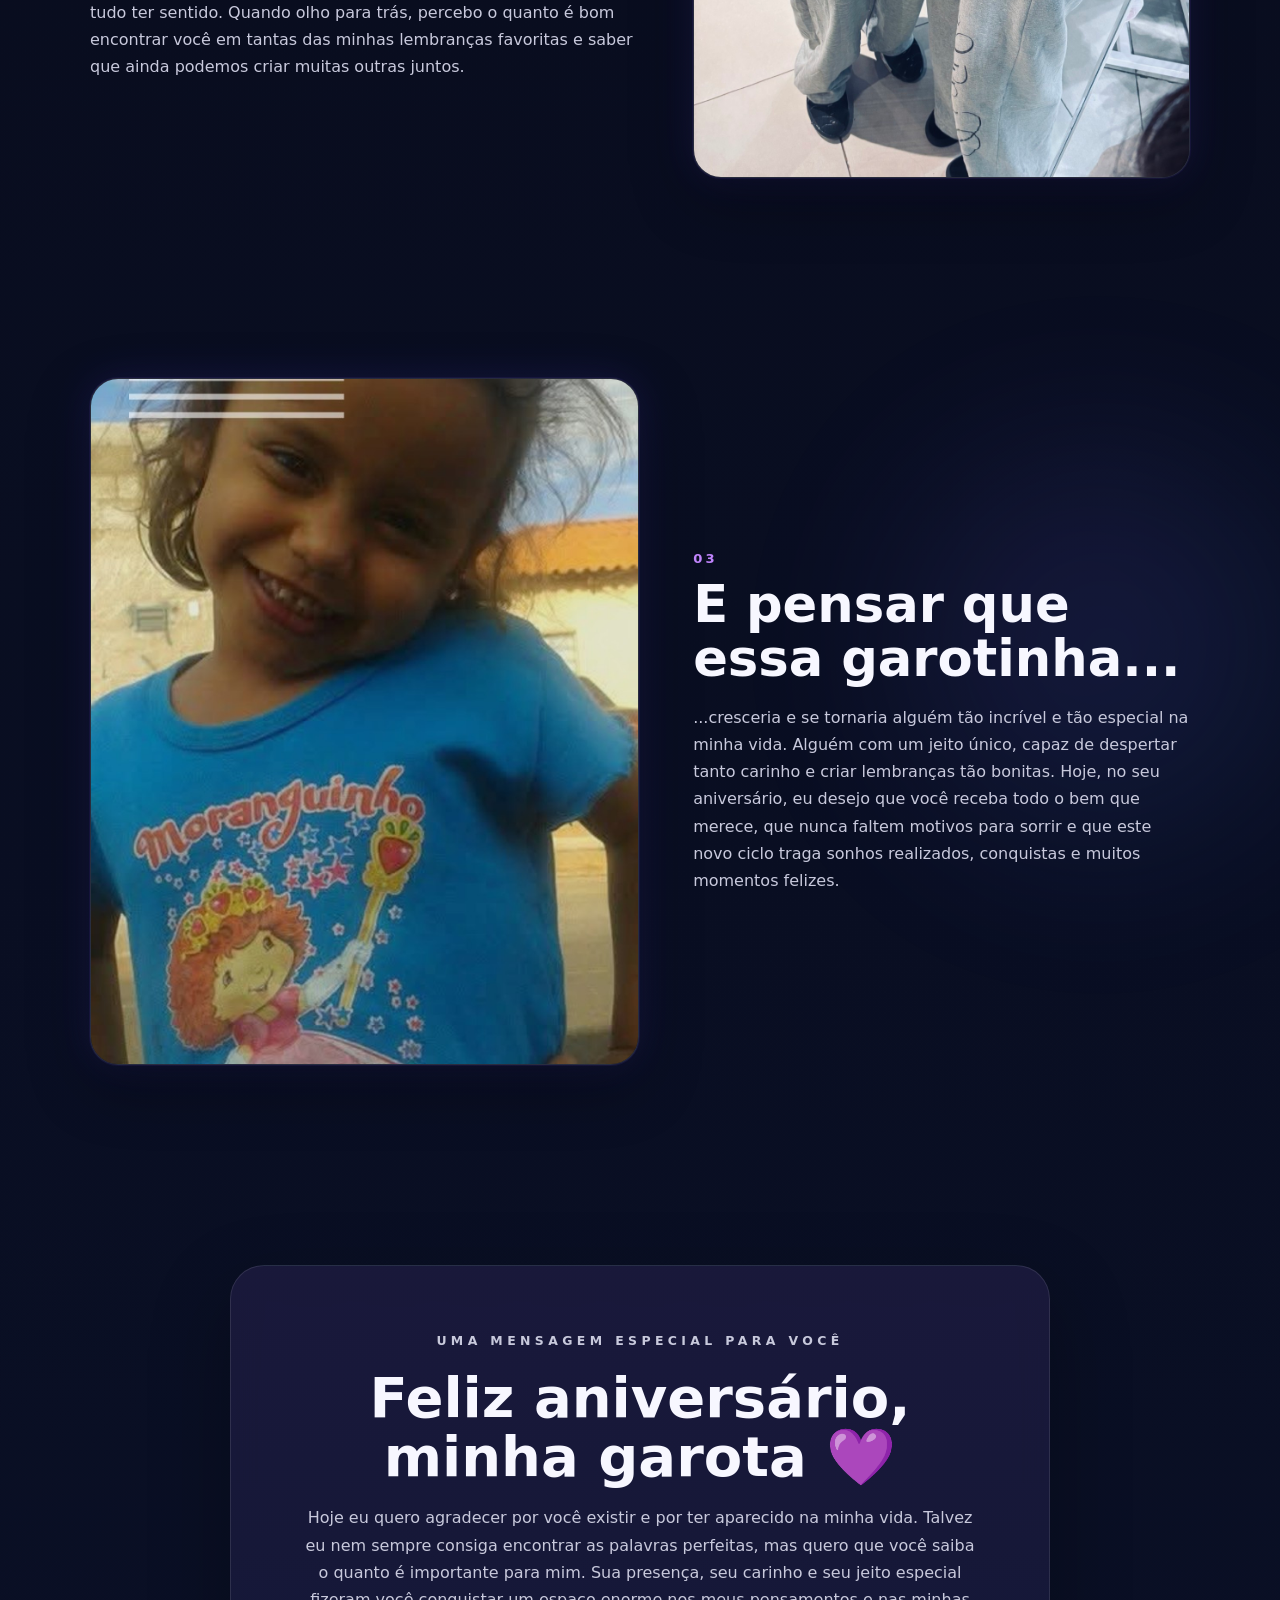
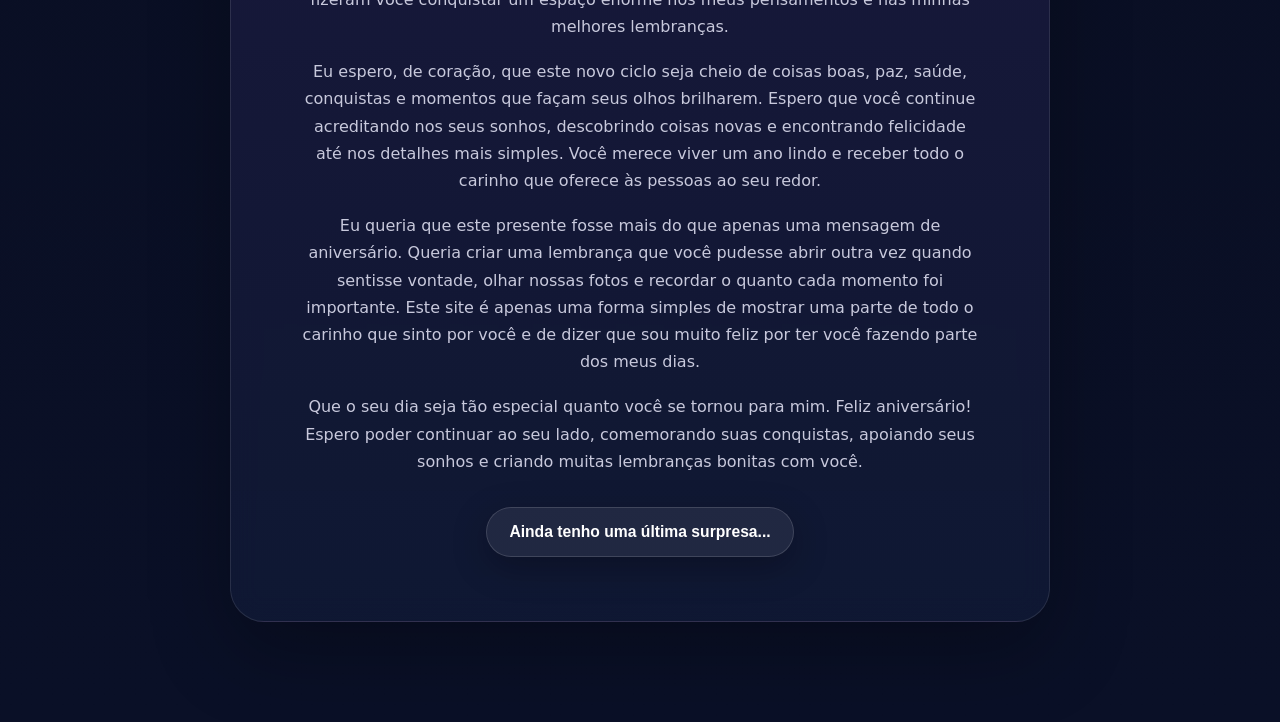
==== commit d44a8b9f: "Usar coração na prévia do site" ====
--- a/index.html
+++ b/index.html
@@ -5,15 +5,18 @@
   <meta name="viewport" content="width=device-width, initial-scale=1.0" />
   <meta name="theme-color" content="#090b1a" />
   <title>Feliz Aniversário 💜💙</title>
-  <link rel="icon" type="image/jpeg" href="imagens/foto1.jpg" />
+  <link rel="icon" type="image/jpeg" href="imagens/coracao-preview.jpg" />
 
   <meta name="description" content="Uma surpresa de aniversário feita com carinho." />
   <meta property="og:type" content="website" />
   <meta property="og:locale" content="pt_BR" />
   <meta property="og:title" content="Feliz Aniversário 💜💙" />
   <meta property="og:description" content="Uma surpresa de aniversário feita com carinho." />
-  <meta property="og:image" content="https://sevenqzj1.github.io/aniversario/imagens/foto1.jpg" />
-  <meta property="og:image:alt" content="Uma lembrança especial de aniversário" />
+  <meta property="og:image" content="https://sevenqzj1.github.io/aniversario/imagens/coracao-preview.jpg" />
+  <meta property="og:image:alt" content="Coração em tons de roxo e azul" />
+  <meta property="og:image:type" content="image/jpeg" />
+  <meta property="og:image:width" content="1200" />
+  <meta property="og:image:height" content="630" />
   <meta property="og:url" content="https://sevenqzj1.github.io/aniversario/" />
   <meta name="twitter:card" content="summary_large_image" />
   <link rel="stylesheet" href="style.css" />
